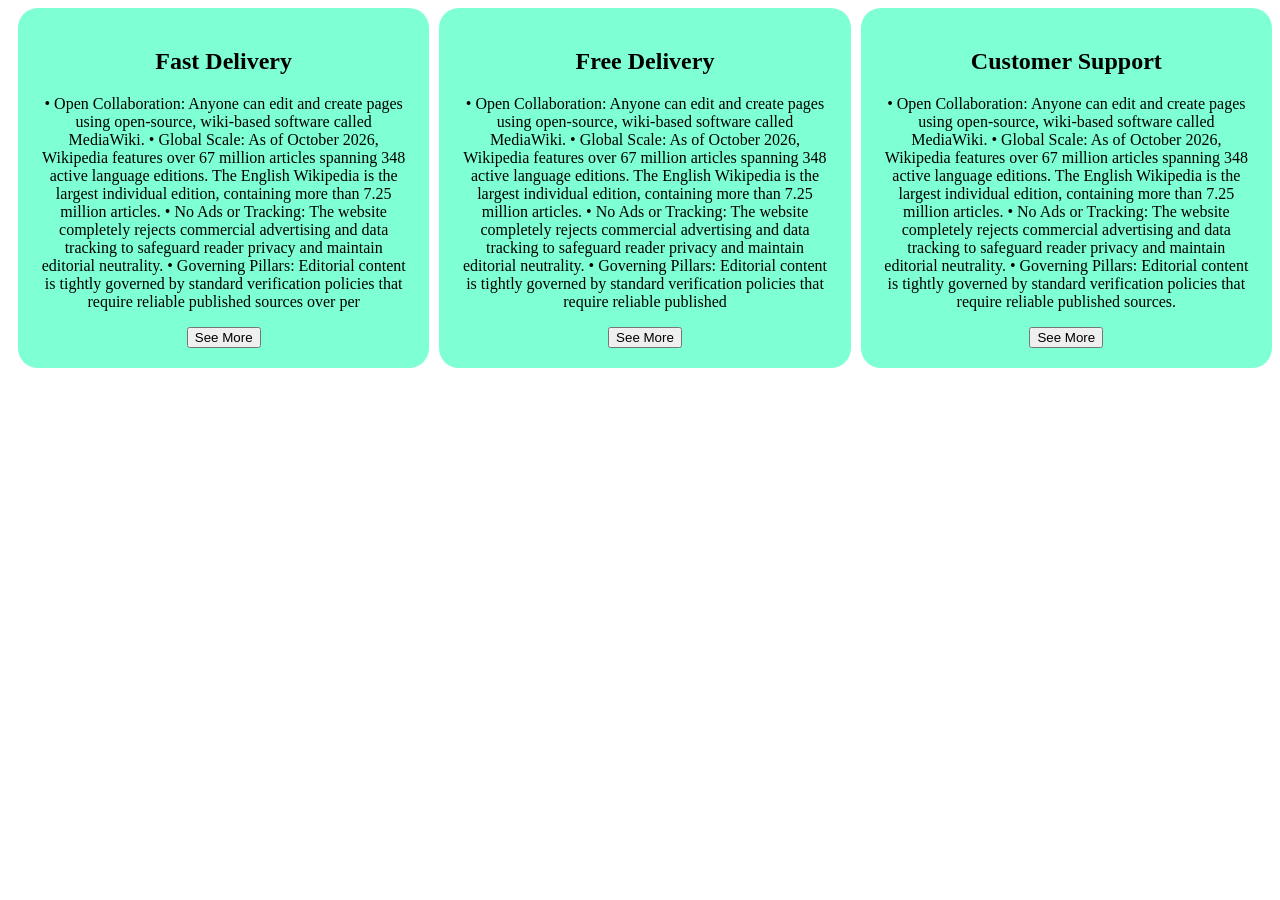
==== services.html @ 3ca6ca64 "Initial commits" ====
<link rel="stylesheet" href="services.css">

<html>
    <head>
        <title>Our Services</title>
    </head>

    <body>
        <div id="main">
            <div class="customer">
                <h2>Fast Delivery</h2>
                <p>• Open Collaboration: Anyone can edit and create pages using open-source, wiki-based software called MediaWiki.
• Global Scale: As of October 2026, Wikipedia features over 67 million articles spanning 348 active language editions. The English Wikipedia is the largest individual edition, containing more than 7.25 million articles.
• No Ads or Tracking: The website completely rejects commercial advertising and data tracking to safeguard reader privacy and maintain editorial neutrality.
• Governing Pillars: Editorial content is tightly governed by standard verification policies that require reliable published sources over per</p>
                <button>See More</button>
            </div>

            <div class="customer">
                <h2>Free Delivery</h2>
                <p>• Open Collaboration: Anyone can edit and create pages using open-source, wiki-based software called MediaWiki.
• Global Scale: As of October 2026, Wikipedia features over 67 million articles spanning 348 active language editions. The English Wikipedia is the largest individual edition, containing more than 7.25 million articles.
• No Ads or Tracking: The website completely rejects commercial advertising and data tracking to safeguard reader privacy and maintain editorial neutrality.
• Governing Pillars: Editorial content is tightly governed by standard verification policies that require reliable published</p>
                <button>See More</button>
            </div>
            
            <div class="customer">
                <h2>Customer Support</h2>
                <p>• Open Collaboration: Anyone can edit and create pages using open-source, wiki-based software called MediaWiki.
• Global Scale: As of October 2026, Wikipedia features over 67 million articles spanning 348 active language editions. The English Wikipedia is the largest individual edition, containing more than 7.25 million articles.
• No Ads or Tracking: The website completely rejects commercial advertising and data tracking to safeguard reader privacy and maintain editorial neutrality.
• Governing Pillars: Editorial content is tightly governed by standard verification policies that require reliable published sources.</p>
                <button>See More</button>
            </div>

        </div>
    </body>
    
</html>
---- services.css ----
#main {
    display: flex;
}

.customer {
    background-color: aquamarine;
    margin-left: 10px;
    flex: 1;
    padding: 20px;
    text-align: center;
    border-radius: 20px;
}
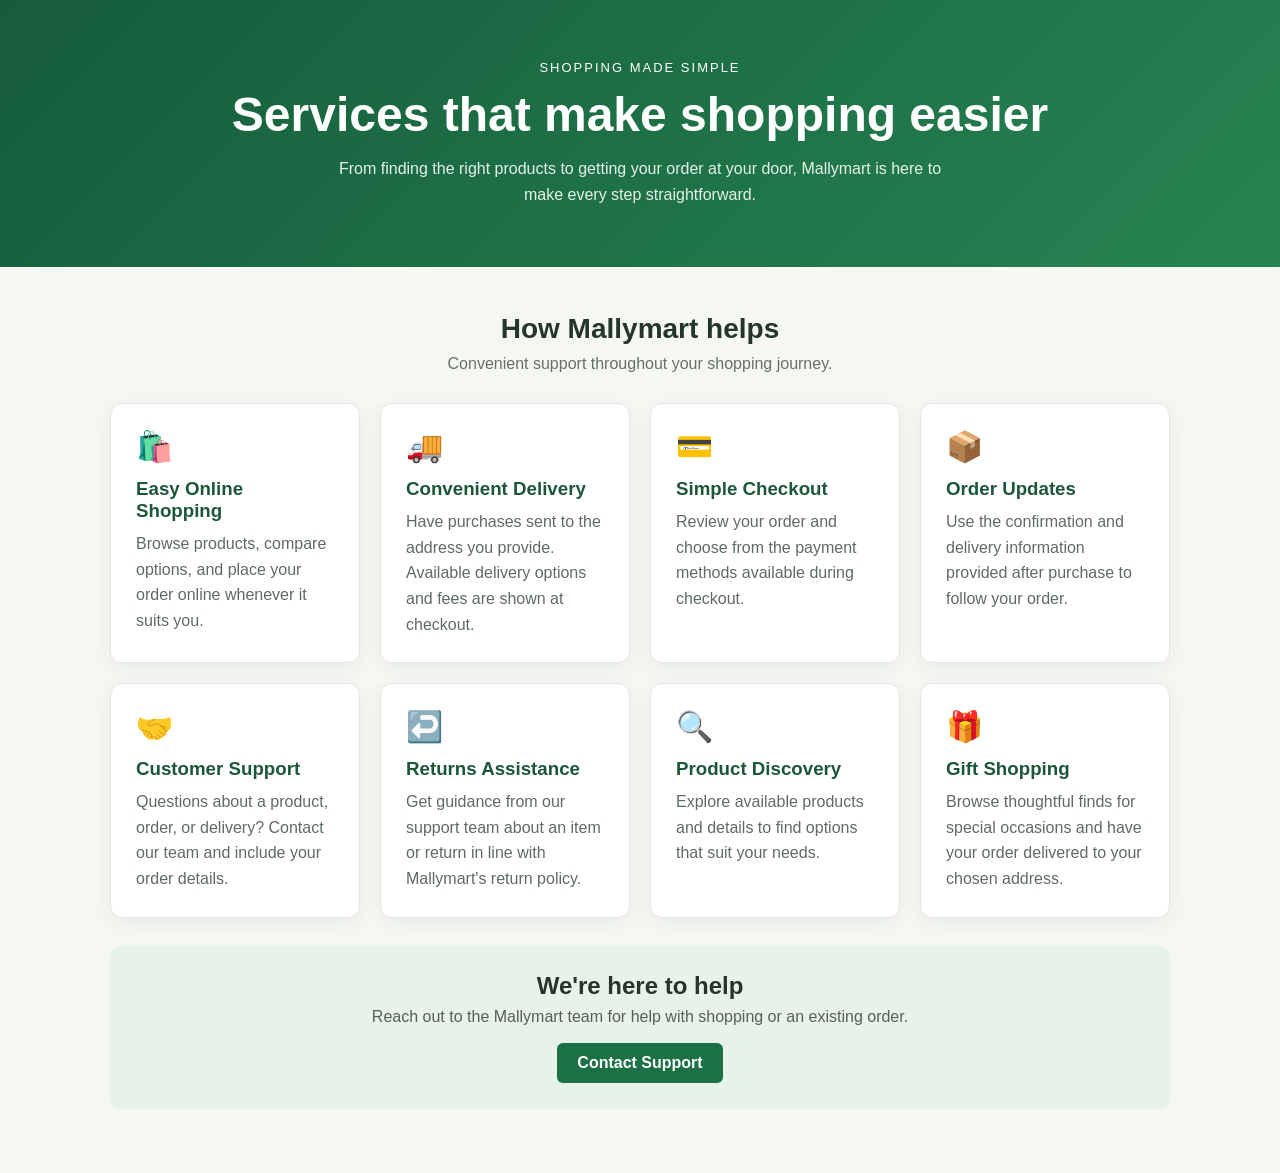
==== commit 4596022b: "info: revamped the homepages of the project structure" ====
--- a/services.html
+++ b/services.html
@@ -1,40 +1,113 @@
-<link rel="stylesheet" href="services.css">
-
 <html>
     <head>
         <title>Our Services</title>
+        <meta name="viewport" content="width=device-width, initial-scale=1">
+        <style>
+            * { box-sizing: border-box; }
+            body { margin: 0; font-family: Arial, sans-serif; color: #26352c; background: #f5f7f2; }
+            header { padding: 60px 20px; text-align: center; color: white; background: linear-gradient(135deg, #155c3b, #278452); }
+            header .eyebrow { margin: 0 0 12px; text-transform: uppercase; letter-spacing: 2px; font-size: 13px; }
+            h1 { margin: 0 0 14px; font-size: clamp(32px, 5vw, 48px); }
+            header p:last-child { max-width: 620px; margin: auto; line-height: 1.6; color: #e4f2e9; }
+            main { max-width: 1100px; margin: auto; padding: 46px 20px 64px; }
+            .intro { margin-bottom: 30px; text-align: center; }
+            .intro h2 { margin: 0 0 10px; font-size: 28px; }
+            .intro p { margin: 0; color: #647269; }
+            .services { display: grid; grid-template-columns: repeat(auto-fit, minmax(230px, 1fr)); gap: 20px; }
+            .service { padding: 25px; background: white; border: 1px solid #e2e9e3; border-radius: 12px; box-shadow: 0 5px 18px rgba(25, 65, 43, .06); }
+            .icon { font-size: 30px; }
+            .service h3 { margin: 14px 0 9px; color: #1c5739; }
+            .service p { margin: 0; color: #5e6b62; line-height: 1.6; }
+            .contact { margin-top: 28px; padding: 26px; border-radius: 12px; text-align: center; background: #e7f2e9; }
+            .contact h2 { margin: 0 0 8px; }
+            .contact p { margin: 0 0 17px; color: #526257; }
+            .contact a { display: inline-block; padding: 11px 20px; border-radius: 6px; background: #1c7046; color: white; text-decoration: none; font-weight: bold; }
+            .contact a:hover { background: #155535; }
+            @media (max-width: 500px) { header { padding: 45px 18px; } main { padding: 34px 16px; } }
+        </style>
     </head>
+    <body>
+        <header>
+            <p class="eyebrow">Shopping made simple</p>
+            <h1>Services that make shopping easier</h1>
+            <p>From finding the right products to getting your order at your door, Mallymart is here to make every step straightforward.</p>
+        </header>
+        <main>
+            <section class="intro">
+                <h2>How Mallymart helps</h2>
+                <p>Convenient support throughout your shopping journey.</p>
+            </section>
+            <section class="services" aria-label="Mallymart services">
+                <article class="service">
+                    <div class="icon" aria-hidden="true">
+                        🛍️
+                    </div>
+                    <h3>Easy Online Shopping</h3>
+                    <p>Browse products, compare options, and place your order online whenever it suits you.</p>
+                </article>
 
-    <body>
-        <div id="main">
-            <div class="customer">
-                <h2>Fast Delivery</h2>
-                <p>• Open Collaboration: Anyone can edit and create pages using open-source, wiki-based software called MediaWiki.
-• Global Scale: As of October 2026, Wikipedia features over 67 million articles spanning 348 active language editions. The English Wikipedia is the largest individual edition, containing more than 7.25 million articles.
-• No Ads or Tracking: The website completely rejects commercial advertising and data tracking to safeguard reader privacy and maintain editorial neutrality.
-• Governing Pillars: Editorial content is tightly governed by standard verification policies that require reliable published sources over per</p>
-                <button>See More</button>
-            </div>
+                <article class="service">
+                    <div class="icon" aria-hidden="true">
+                        🚚
+                    </div>
+                    <h3>Convenient Delivery</h3>
+                    <p>Have purchases sent to the address you provide. Available delivery options and fees are shown at checkout.</p>
+                </article>
 
-            <div class="customer">
-                <h2>Free Delivery</h2>
-                <p>• Open Collaboration: Anyone can edit and create pages using open-source, wiki-based software called MediaWiki.
-• Global Scale: As of October 2026, Wikipedia features over 67 million articles spanning 348 active language editions. The English Wikipedia is the largest individual edition, containing more than 7.25 million articles.
-• No Ads or Tracking: The website completely rejects commercial advertising and data tracking to safeguard reader privacy and maintain editorial neutrality.
-• Governing Pillars: Editorial content is tightly governed by standard verification policies that require reliable published</p>
-                <button>See More</button>
-            </div>
-            
-            <div class="customer">
-                <h2>Customer Support</h2>
-                <p>• Open Collaboration: Anyone can edit and create pages using open-source, wiki-based software called MediaWiki.
-• Global Scale: As of October 2026, Wikipedia features over 67 million articles spanning 348 active language editions. The English Wikipedia is the largest individual edition, containing more than 7.25 million articles.
-• No Ads or Tracking: The website completely rejects commercial advertising and data tracking to safeguard reader privacy and maintain editorial neutrality.
-• Governing Pillars: Editorial content is tightly governed by standard verification policies that require reliable published sources.</p>
-                <button>See More</button>
-            </div>
+                <article class="service">
+                    <div class="icon" aria-hidden="true">
+                        💳
+                    </div>
+                    <h3>Simple Checkout</h3>
+                    <p>Review your order and choose from the payment methods available during checkout.</p>
+                </article>
 
-        </div>
+                <article class="service">
+                    <div class="icon" aria-hidden="true">
+                        📦
+                    </div>
+                    <h3>Order Updates</h3>
+                    <p>Use the confirmation and delivery information provided after purchase to follow your order.</p>
+                </article>
+
+                <article class="service">
+                    <div class="icon" aria-hidden="true">
+                        🤝
+                    </div>
+                    <h3>Customer Support</h3>
+                    <p>Questions about a product, order, or delivery? Contact our team and include your order details.</p>
+                </article>
+
+                <article class="service">
+                    <div class="icon" aria-hidden="true">
+                        ↩️
+                    </div>
+                    <h3>Returns Assistance</h3>
+                    <p>Get guidance from our support team about an item or return in line with Mallymart's return policy.</p>
+                </article>
+
+                <article class="service">
+                    <div class="icon" aria-hidden="true">
+                        🔍
+                    </div>
+                    <h3>Product Discovery</h3>
+                    <p>Explore available products and details to find options that suit your needs.</p>
+                </article>
+
+                <article class="service">
+                    <div class="icon" aria-hidden="true">
+                        🎁
+                    </div>
+                    <h3>Gift Shopping</h3>
+                    <p>Browse thoughtful finds for special occasions and have your order delivered to your chosen address.</p>
+                </article>
+            </section>
+
+            <section class="contact">
+                <h2>We're here to help</h2>
+                <p>Reach out to the Mallymart team for help with shopping or an existing order.</p>
+                <a href="mailto:support@mallymart.com">Contact Support</a>
+            </section>
+        </main>
     </body>
-    
 </html>
